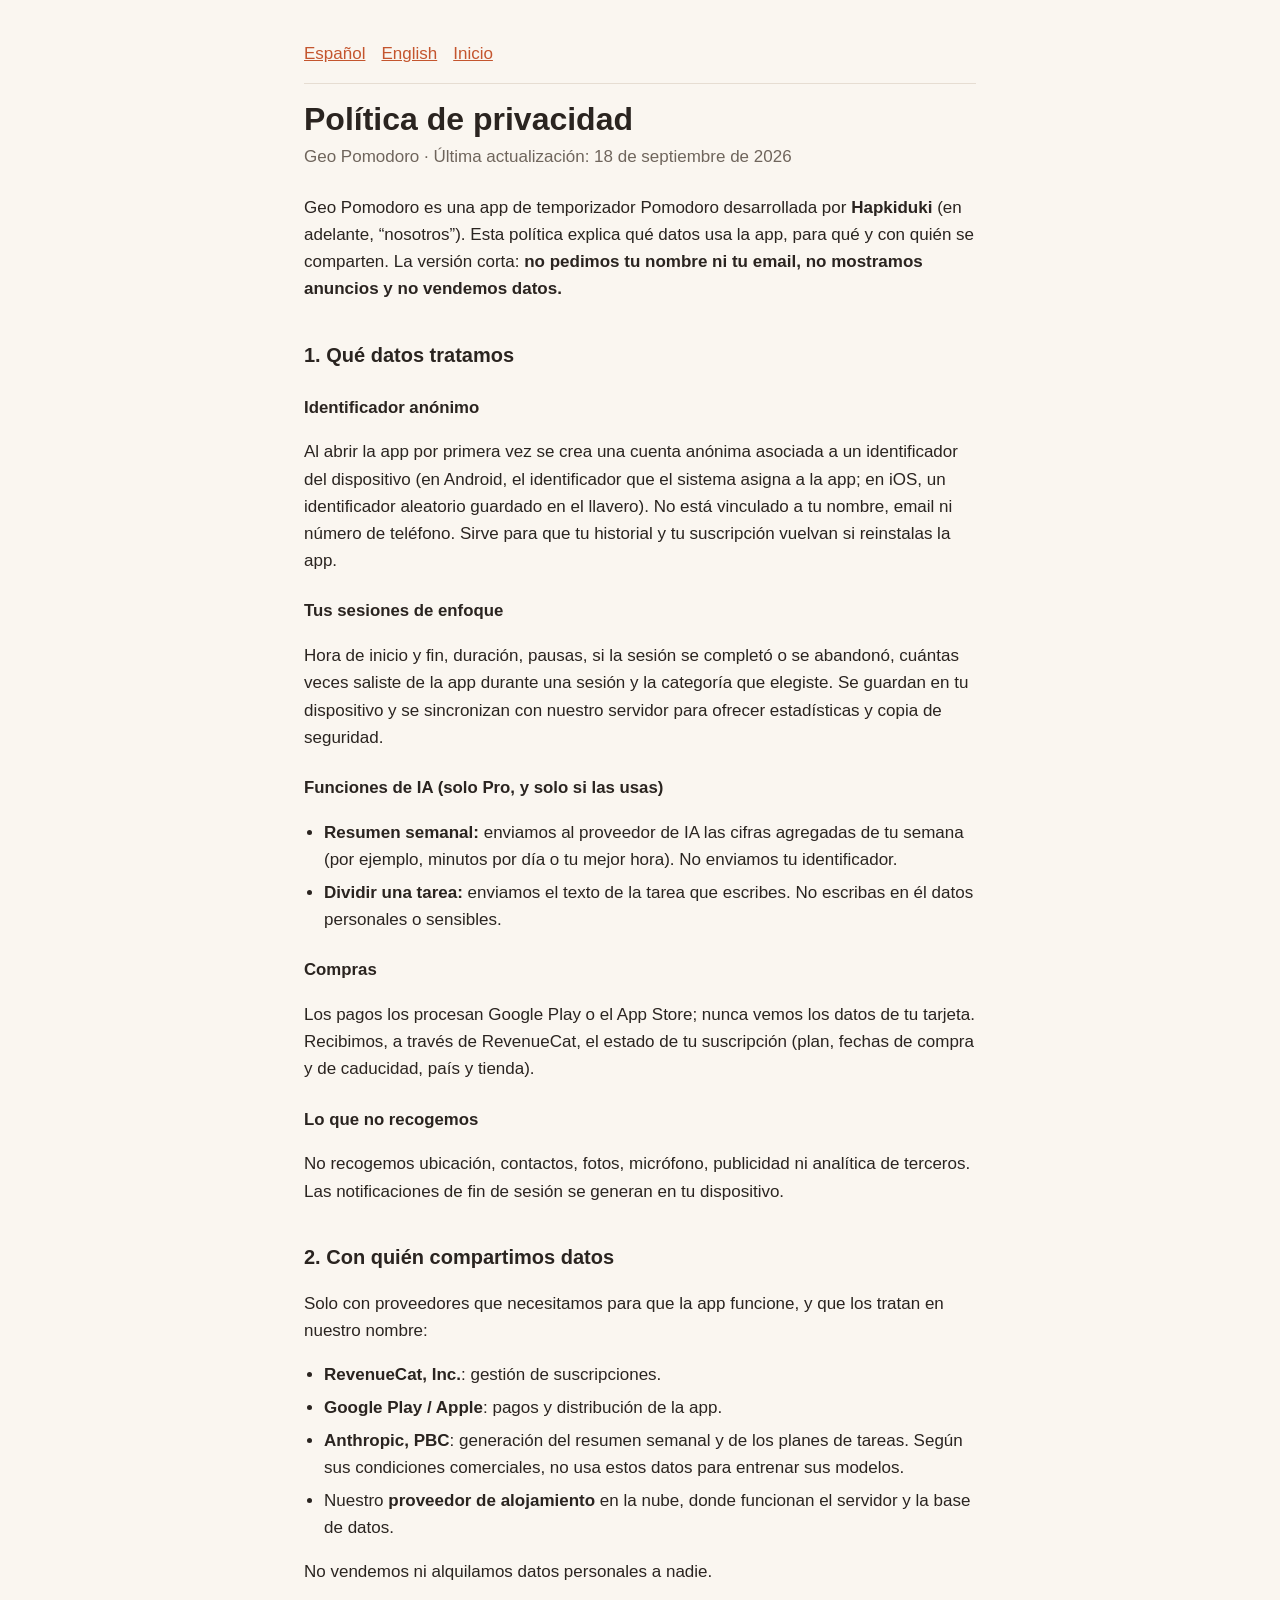
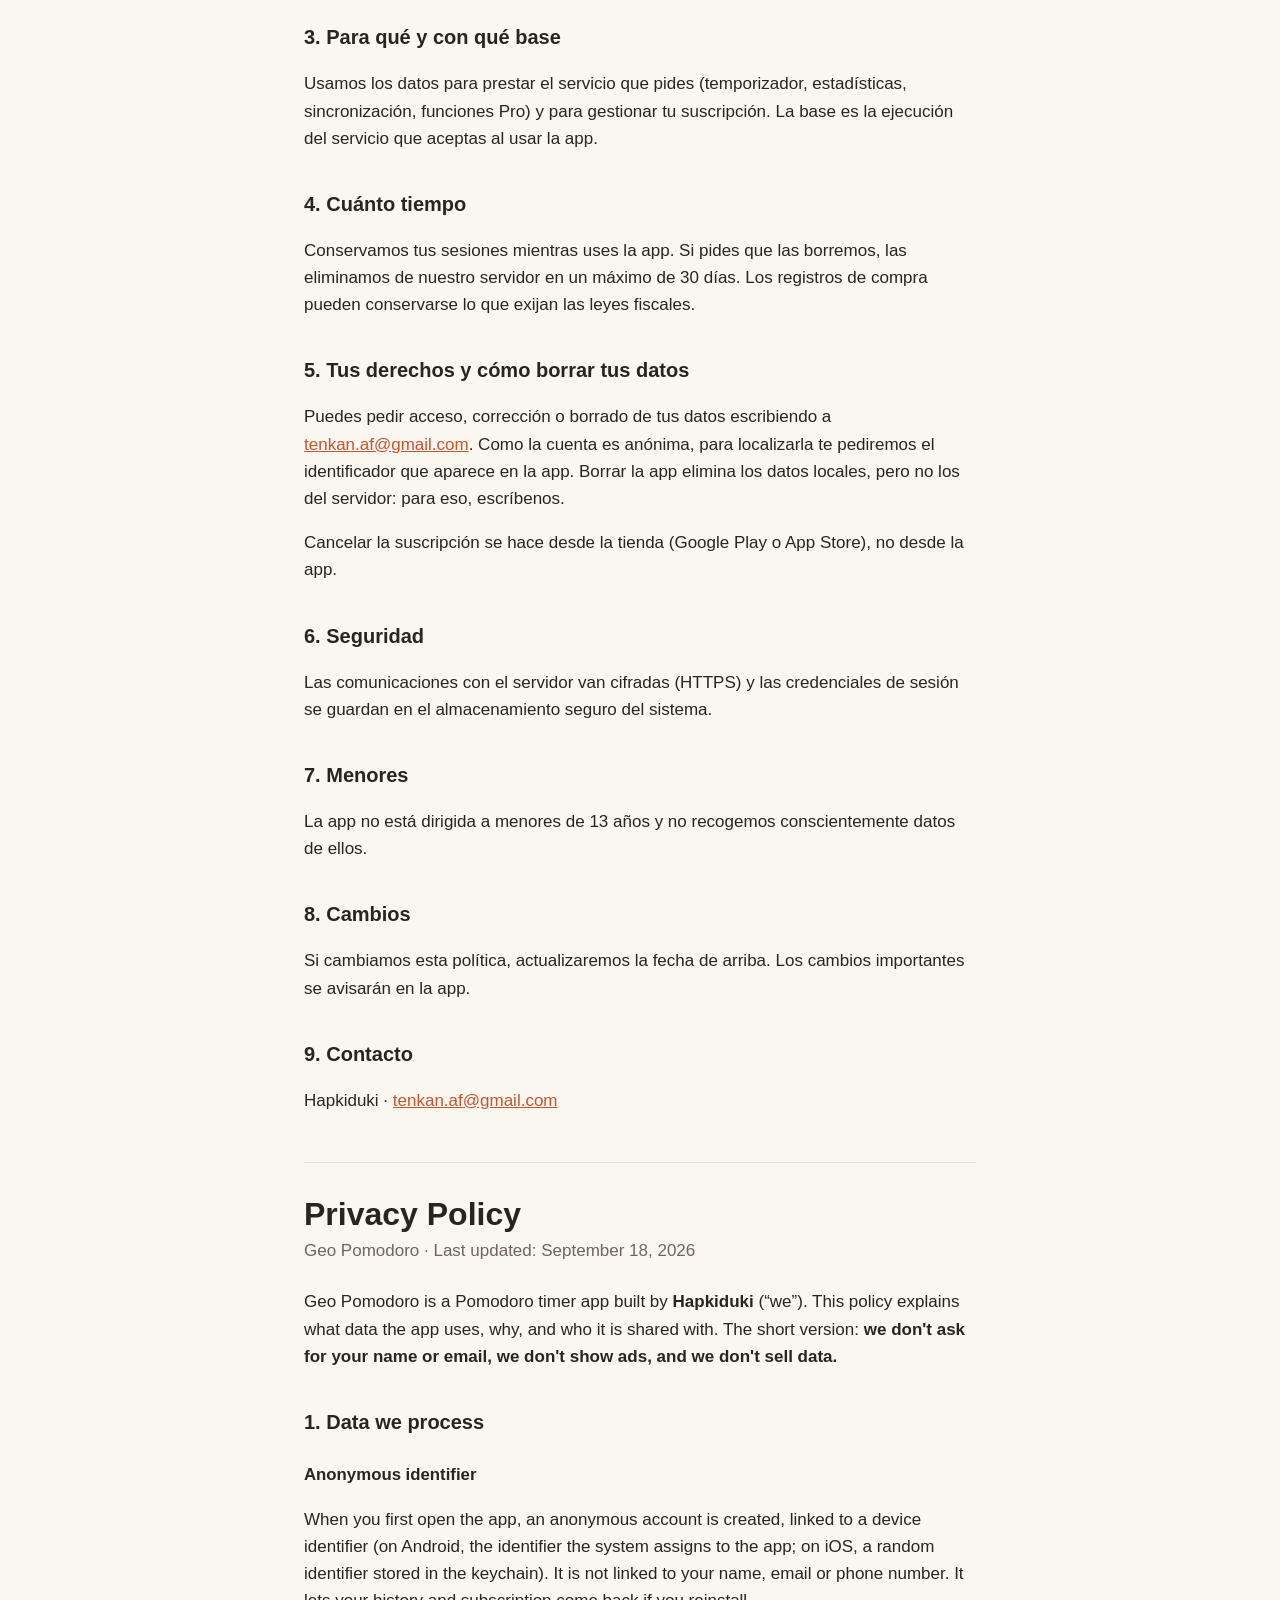
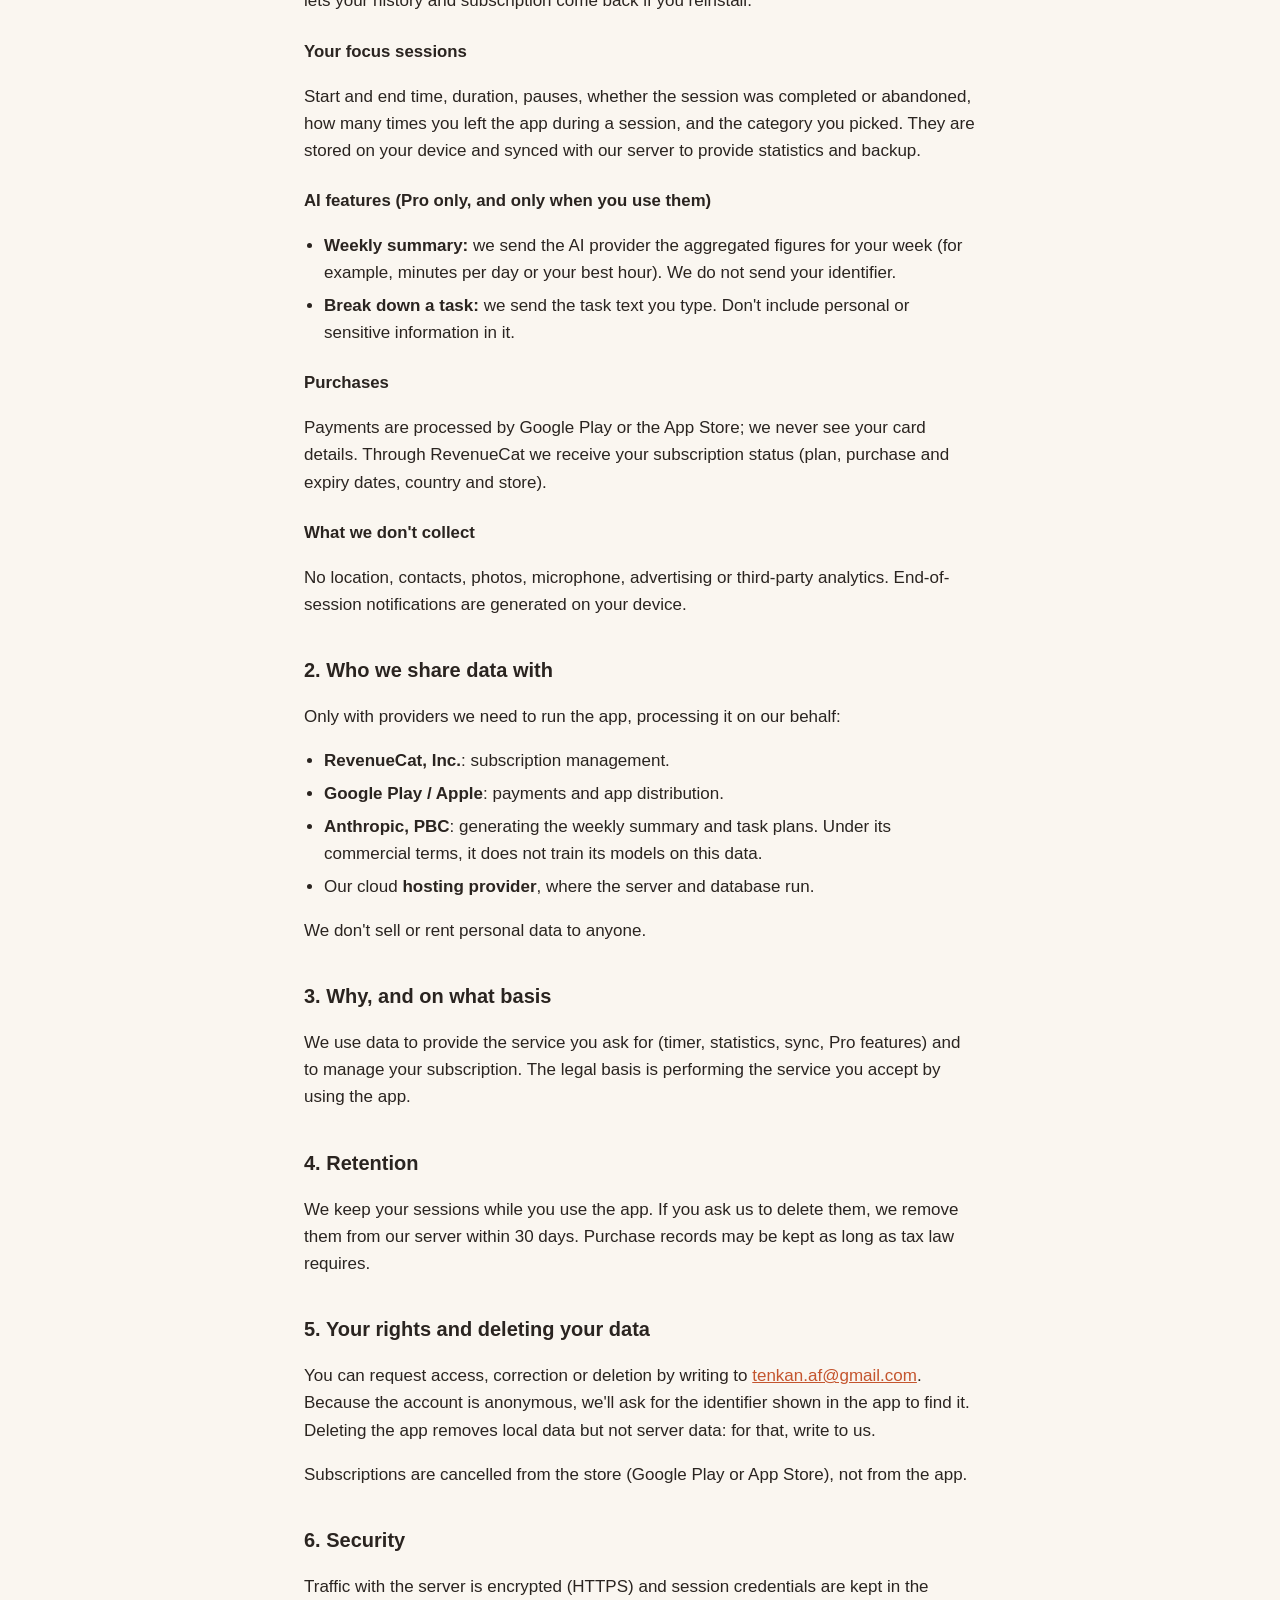
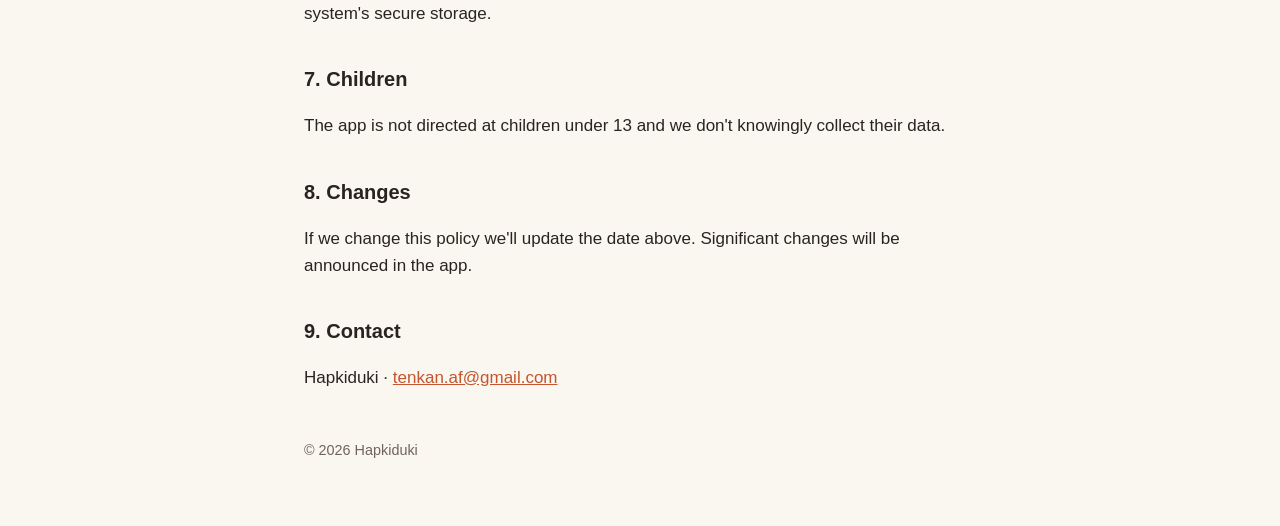
==== privacy.html @ 4028cebb "Política de privacidad y términos de uso de Geo Pomodoro Co-Authored-By: Claude Opus 5 <noreply@anth" ====
<!doctype html>
<html lang="es">
<head>
  <meta charset="utf-8">
  <meta name="viewport" content="width=device-width, initial-scale=1">
  <title>Política de privacidad · Geo Pomodoro</title>
  <link rel="stylesheet" href="style.css">
</head>
<body>
<main>
  <nav class="lang"><a href="#es">Español</a><a href="#en">English</a><a href="./">Inicio</a></nav>

  <section lang="es" id="es">
    <h1>Política de privacidad</h1>
    <p class="meta">Geo Pomodoro · Última actualización: 18 de septiembre de 2026</p>

    <p>Geo Pomodoro es una app de temporizador Pomodoro desarrollada por
    <strong>Hapkiduki</strong> (en adelante, “nosotros”). Esta política explica
    qué datos usa la app, para qué y con quién se comparten. La versión corta:
    <strong>no pedimos tu nombre ni tu email, no mostramos anuncios y no vendemos
    datos.</strong></p>

    <h2>1. Qué datos tratamos</h2>
    <h3>Identificador anónimo</h3>
    <p>Al abrir la app por primera vez se crea una cuenta anónima asociada a un
    identificador del dispositivo (en Android, el identificador que el sistema
    asigna a la app; en iOS, un identificador aleatorio guardado en el llavero).
    No está vinculado a tu nombre, email ni número de teléfono. Sirve para que
    tu historial y tu suscripción vuelvan si reinstalas la app.</p>

    <h3>Tus sesiones de enfoque</h3>
    <p>Hora de inicio y fin, duración, pausas, si la sesión se completó o se
    abandonó, cuántas veces saliste de la app durante una sesión y la categoría
    que elegiste. Se guardan en tu dispositivo y se sincronizan con nuestro
    servidor para ofrecer estadísticas y copia de seguridad.</p>

    <h3>Funciones de IA (solo Pro, y solo si las usas)</h3>
    <ul>
      <li><strong>Resumen semanal:</strong> enviamos al proveedor de IA las
      cifras agregadas de tu semana (por ejemplo, minutos por día o tu mejor
      hora). No enviamos tu identificador.</li>
      <li><strong>Dividir una tarea:</strong> enviamos el texto de la tarea que
      escribes. No escribas en él datos personales o sensibles.</li>
    </ul>

    <h3>Compras</h3>
    <p>Los pagos los procesan Google Play o el App Store; nunca vemos los datos
    de tu tarjeta. Recibimos, a través de RevenueCat, el estado de tu
    suscripción (plan, fechas de compra y de caducidad, país y tienda).</p>

    <h3>Lo que no recogemos</h3>
    <p>No recogemos ubicación, contactos, fotos, micrófono, publicidad ni
    analítica de terceros. Las notificaciones de fin de sesión se generan en tu
    dispositivo.</p>

    <h2>2. Con quién compartimos datos</h2>
    <p>Solo con proveedores que necesitamos para que la app funcione, y que los
    tratan en nuestro nombre:</p>
    <ul>
      <li><strong>RevenueCat, Inc.</strong>: gestión de suscripciones.</li>
      <li><strong>Google Play / Apple</strong>: pagos y distribución de la app.</li>
      <li><strong>Anthropic, PBC</strong>: generación del resumen semanal y de
      los planes de tareas. Según sus condiciones comerciales, no usa estos datos
      para entrenar sus modelos.</li>
      <li>Nuestro <strong>proveedor de alojamiento</strong> en la nube, donde
      funcionan el servidor y la base de datos.</li>
    </ul>
    <p>No vendemos ni alquilamos datos personales a nadie.</p>

    <h2>3. Para qué y con qué base</h2>
    <p>Usamos los datos para prestar el servicio que pides (temporizador,
    estadísticas, sincronización, funciones Pro) y para gestionar tu
    suscripción. La base es la ejecución del servicio que aceptas al usar la
    app.</p>

    <h2>4. Cuánto tiempo</h2>
    <p>Conservamos tus sesiones mientras uses la app. Si pides que las borremos,
    las eliminamos de nuestro servidor en un máximo de 30 días. Los registros de
    compra pueden conservarse lo que exijan las leyes fiscales.</p>

    <h2>5. Tus derechos y cómo borrar tus datos</h2>
    <p>Puedes pedir acceso, corrección o borrado de tus datos escribiendo a
    <a href="mailto:tenkan.af@gmail.com?subject=Geo%20Pomodoro%20-%20datos">tenkan.af@gmail.com</a>.
    Como la cuenta es anónima, para localizarla te pediremos el identificador
    que aparece en la app. Borrar la app elimina los datos locales, pero no los
    del servidor: para eso, escríbenos.</p>
    <p>Cancelar la suscripción se hace desde la tienda (Google Play o App Store),
    no desde la app.</p>

    <h2>6. Seguridad</h2>
    <p>Las comunicaciones con el servidor van cifradas (HTTPS) y las credenciales
    de sesión se guardan en el almacenamiento seguro del sistema.</p>

    <h2>7. Menores</h2>
    <p>La app no está dirigida a menores de 13 años y no recogemos
    conscientemente datos de ellos.</p>

    <h2>8. Cambios</h2>
    <p>Si cambiamos esta política, actualizaremos la fecha de arriba. Los cambios
    importantes se avisarán en la app.</p>

    <h2>9. Contacto</h2>
    <p>Hapkiduki · <a href="mailto:tenkan.af@gmail.com">tenkan.af@gmail.com</a></p>
  </section>

  <section lang="en" id="en">
    <h1>Privacy Policy</h1>
    <p class="meta">Geo Pomodoro · Last updated: September 18, 2026</p>

    <p>Geo Pomodoro is a Pomodoro timer app built by <strong>Hapkiduki</strong>
    (“we”). This policy explains what data the app uses, why, and who it is
    shared with. The short version: <strong>we don't ask for your name or email,
    we don't show ads, and we don't sell data.</strong></p>

    <h2>1. Data we process</h2>
    <h3>Anonymous identifier</h3>
    <p>When you first open the app, an anonymous account is created, linked to
    a device identifier (on Android, the identifier the system assigns to the
    app; on iOS, a random identifier stored in the keychain). It is not linked
    to your name, email or phone number. It lets your history and subscription
    come back if you reinstall.</p>

    <h3>Your focus sessions</h3>
    <p>Start and end time, duration, pauses, whether the session was completed
    or abandoned, how many times you left the app during a session, and the
    category you picked. They are stored on your device and synced with our
    server to provide statistics and backup.</p>

    <h3>AI features (Pro only, and only when you use them)</h3>
    <ul>
      <li><strong>Weekly summary:</strong> we send the AI provider the
      aggregated figures for your week (for example, minutes per day or your
      best hour). We do not send your identifier.</li>
      <li><strong>Break down a task:</strong> we send the task text you type.
      Don't include personal or sensitive information in it.</li>
    </ul>

    <h3>Purchases</h3>
    <p>Payments are processed by Google Play or the App Store; we never see
    your card details. Through RevenueCat we receive your subscription status
    (plan, purchase and expiry dates, country and store).</p>

    <h3>What we don't collect</h3>
    <p>No location, contacts, photos, microphone, advertising or third-party
    analytics. End-of-session notifications are generated on your device.</p>

    <h2>2. Who we share data with</h2>
    <p>Only with providers we need to run the app, processing it on our
    behalf:</p>
    <ul>
      <li><strong>RevenueCat, Inc.</strong>: subscription management.</li>
      <li><strong>Google Play / Apple</strong>: payments and app distribution.</li>
      <li><strong>Anthropic, PBC</strong>: generating the weekly summary and task
      plans. Under its commercial terms, it does not train its models on this
      data.</li>
      <li>Our cloud <strong>hosting provider</strong>, where the server and
      database run.</li>
    </ul>
    <p>We don't sell or rent personal data to anyone.</p>

    <h2>3. Why, and on what basis</h2>
    <p>We use data to provide the service you ask for (timer, statistics, sync,
    Pro features) and to manage your subscription. The legal basis is
    performing the service you accept by using the app.</p>

    <h2>4. Retention</h2>
    <p>We keep your sessions while you use the app. If you ask us to delete
    them, we remove them from our server within 30 days. Purchase records may
    be kept as long as tax law requires.</p>

    <h2>5. Your rights and deleting your data</h2>
    <p>You can request access, correction or deletion by writing to
    <a href="mailto:tenkan.af@gmail.com?subject=Geo%20Pomodoro%20-%20data">tenkan.af@gmail.com</a>.
    Because the account is anonymous, we'll ask for the identifier shown in the
    app to find it. Deleting the app removes local data but not server data:
    for that, write to us.</p>
    <p>Subscriptions are cancelled from the store (Google Play or App Store),
    not from the app.</p>

    <h2>6. Security</h2>
    <p>Traffic with the server is encrypted (HTTPS) and session credentials are
    kept in the system's secure storage.</p>

    <h2>7. Children</h2>
    <p>The app is not directed at children under 13 and we don't knowingly
    collect their data.</p>

    <h2>8. Changes</h2>
    <p>If we change this policy we'll update the date above. Significant
    changes will be announced in the app.</p>

    <h2>9. Contact</h2>
    <p>Hapkiduki · <a href="mailto:tenkan.af@gmail.com">tenkan.af@gmail.com</a></p>
  </section>

  <footer>© 2026 Hapkiduki</footer>
</main>
</body>
</html>
---- style.css ----
:root {
  --bg: #faf6f0;
  --ink: #2a2420;
  --muted: #6f655c;
  --accent: #c4552e;
  --line: #e6ddd2;
  color-scheme: light dark;
}

@media (prefers-color-scheme: dark) {
  :root {
    --bg: #1c1916;
    --ink: #f0e9e1;
    --muted: #a99d91;
    --accent: #e8805a;
    --line: #36302a;
  }
}

* { box-sizing: border-box; }

body {
  margin: 0;
  background: var(--bg);
  color: var(--ink);
  font: 17px/1.6 -apple-system, BlinkMacSystemFont, "Segoe UI", Roboto, sans-serif;
}

main {
  max-width: 44rem;
  margin: 0 auto;
  padding: 2.5rem 1rem 4rem;
}

h1 { font-size: 2rem; line-height: 1.2; margin: 0 0 .25rem; }
h2 { font-size: 1.25rem; margin: 2.25rem 0 .5rem; }
h3 { font-size: 1.05rem; margin: 1.5rem 0 .25rem; }

.meta { color: var(--muted); margin: 0 0 1.5rem; }

nav.lang {
  display: flex;
  gap: 1rem;
  padding-bottom: 1rem;
  margin-bottom: 1rem;
  border-bottom: 1px solid var(--line);
}

a { color: var(--accent); }

section[lang] + section[lang] {
  margin-top: 3rem;
  padding-top: 2rem;
  border-top: 1px solid var(--line);
}

ul { padding-left: 1.25rem; }
li + li { margin-top: .35rem; }

footer {
  margin-top: 3rem;
  color: var(--muted);
  font-size: .9rem;
}
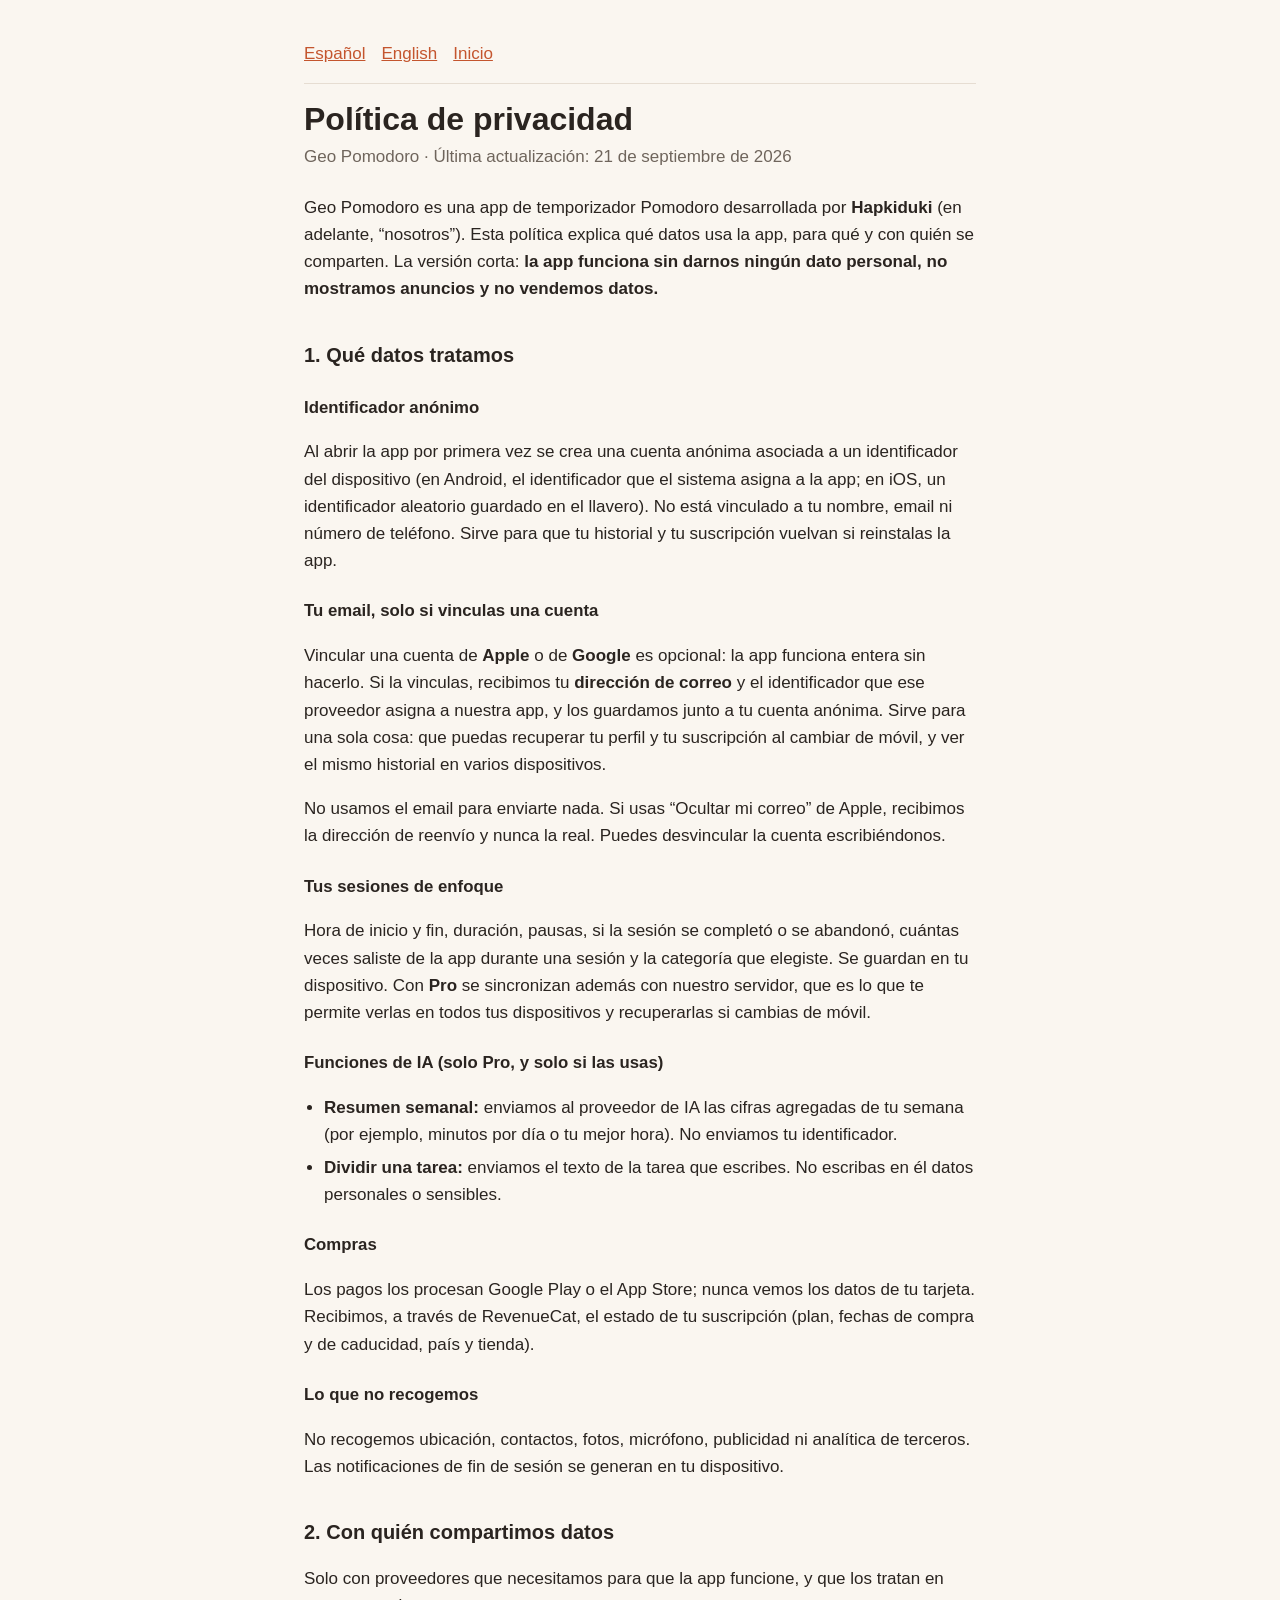
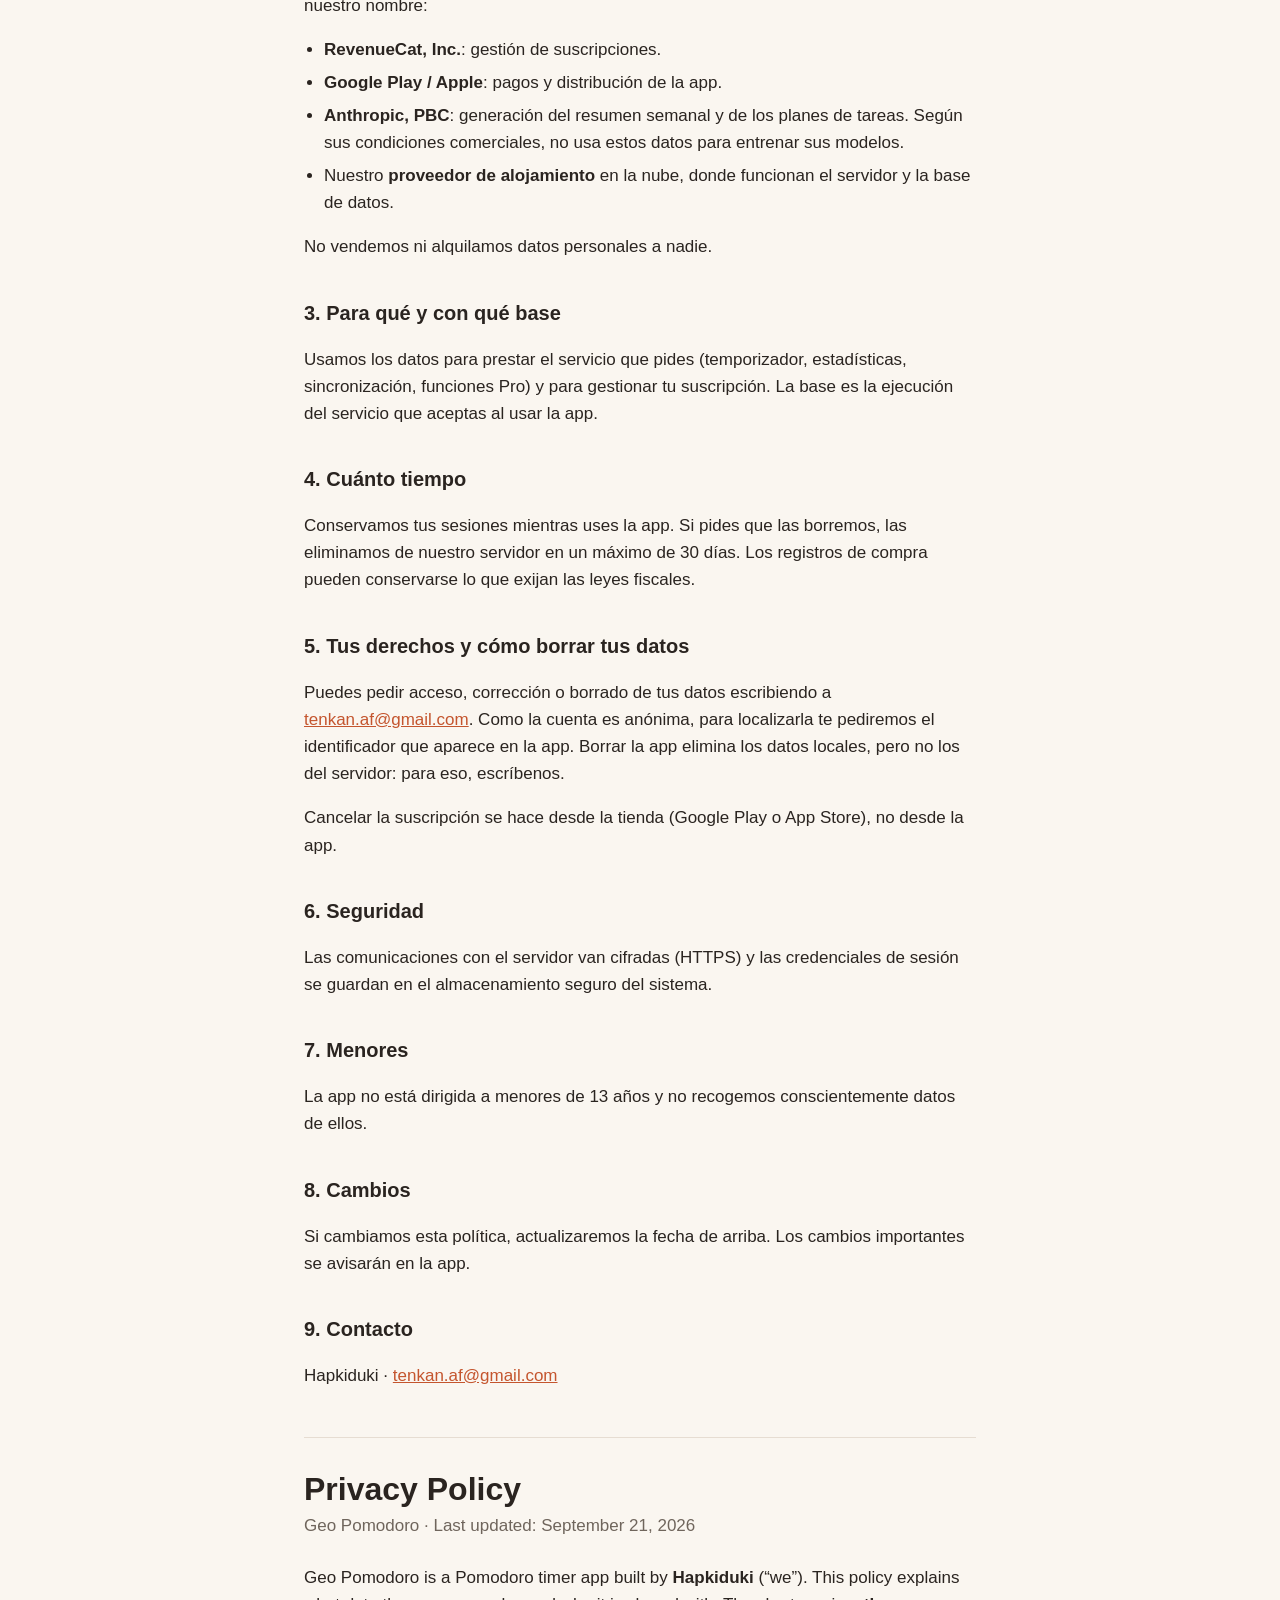
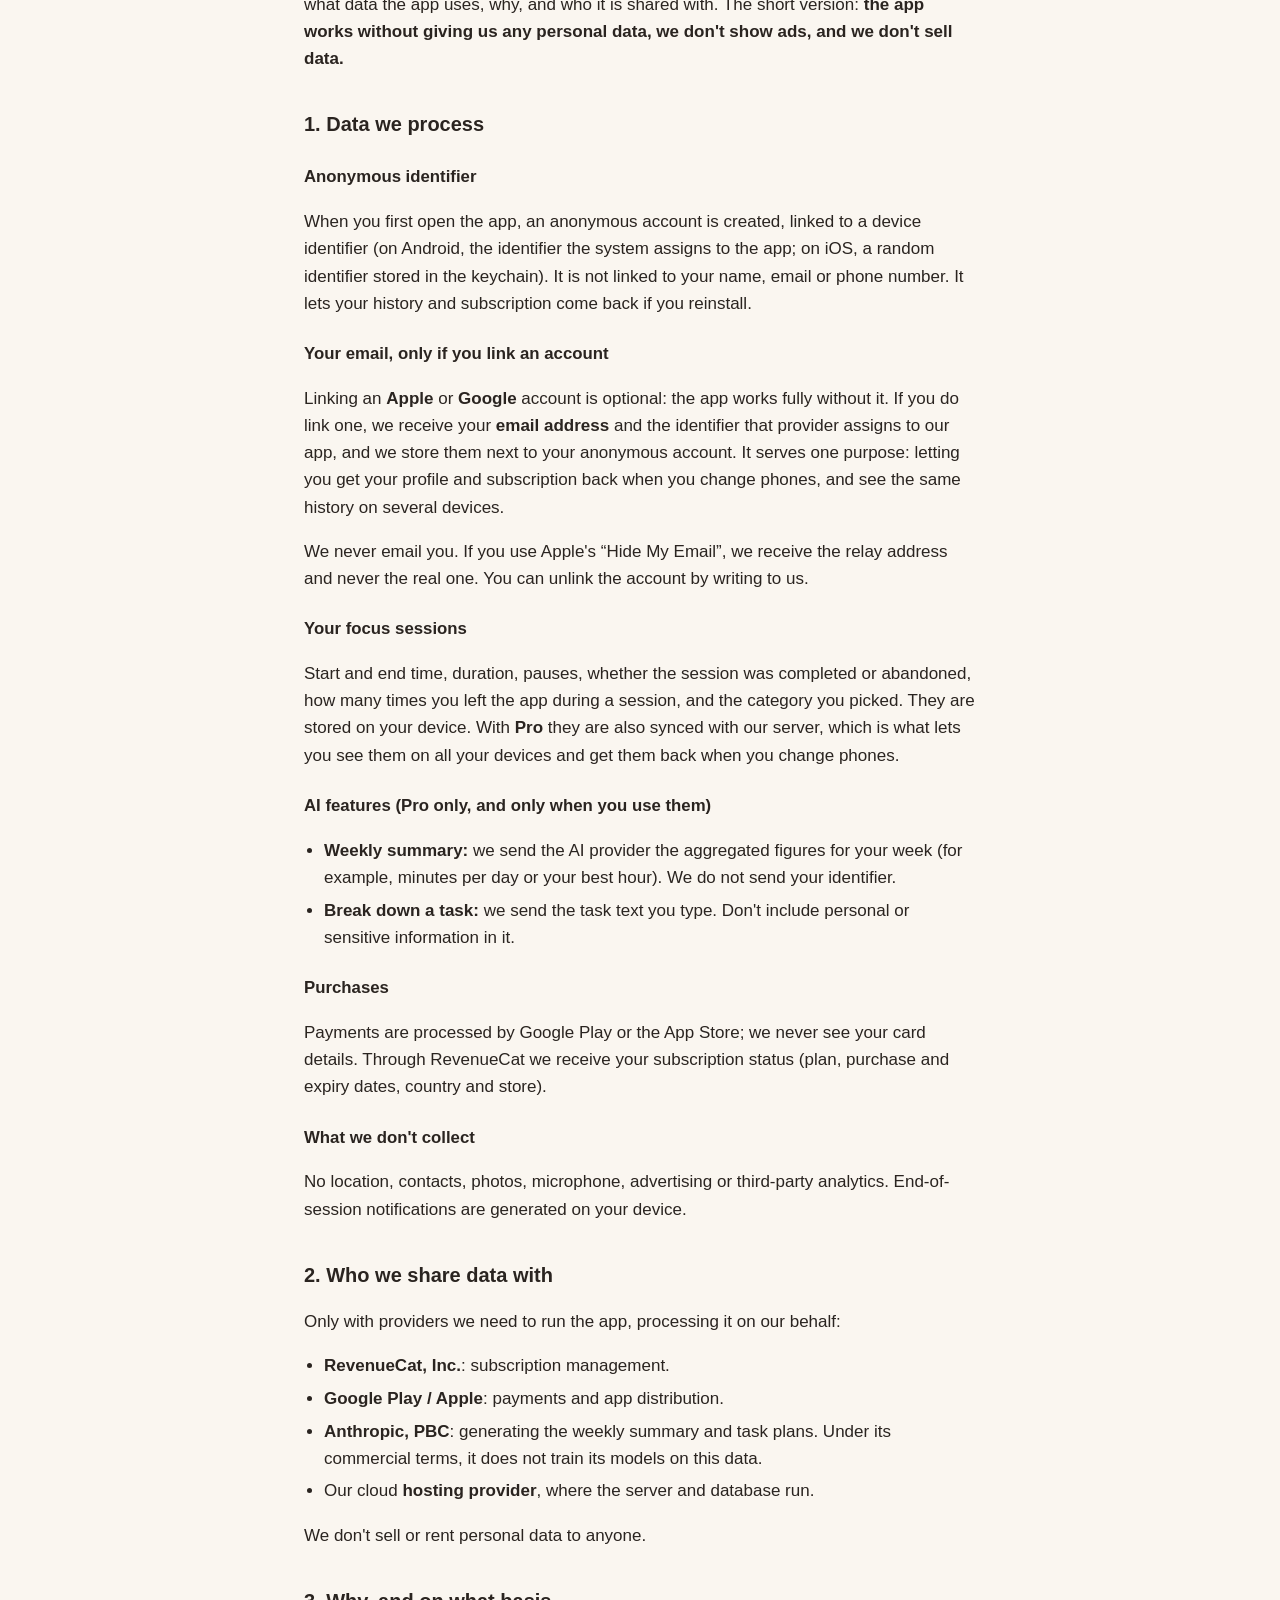
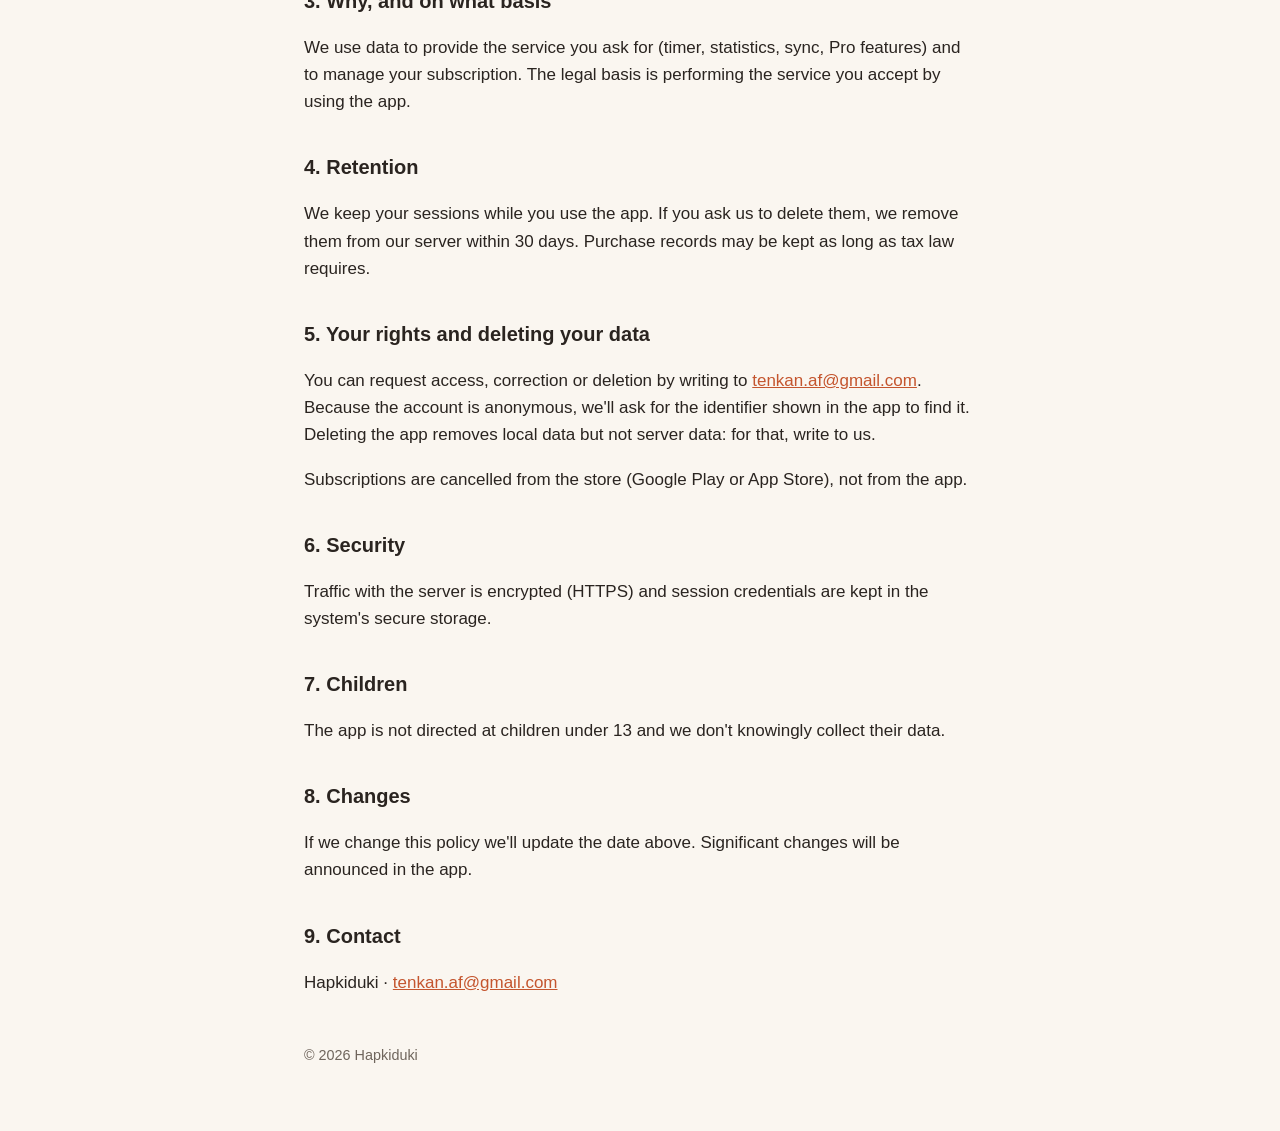
==== commit 724bea6e: "Update the privacy policy with the latest date and clarifications on the use of personal data." ====
--- a/privacy.html
+++ b/privacy.html
@@ -12,13 +12,13 @@
 
   <section lang="es" id="es">
     <h1>Política de privacidad</h1>
-    <p class="meta">Geo Pomodoro · Última actualización: 18 de septiembre de 2026</p>
+    <p class="meta">Geo Pomodoro · Última actualización: 21 de septiembre de 2026</p>
 
     <p>Geo Pomodoro es una app de temporizador Pomodoro desarrollada por
     <strong>Hapkiduki</strong> (en adelante, “nosotros”). Esta política explica
     qué datos usa la app, para qué y con quién se comparten. La versión corta:
-    <strong>no pedimos tu nombre ni tu email, no mostramos anuncios y no vendemos
-    datos.</strong></p>
+    <strong>la app funciona sin darnos ningún dato personal, no mostramos
+    anuncios y no vendemos datos.</strong></p>
 
     <h2>1. Qué datos tratamos</h2>
     <h3>Identificador anónimo</h3>
@@ -28,11 +28,23 @@
     No está vinculado a tu nombre, email ni número de teléfono. Sirve para que
     tu historial y tu suscripción vuelvan si reinstalas la app.</p>
 
+    <h3>Tu email, solo si vinculas una cuenta</h3>
+    <p>Vincular una cuenta de <strong>Apple</strong> o de <strong>Google</strong>
+    es opcional: la app funciona entera sin hacerlo. Si la vinculas, recibimos tu
+    <strong>dirección de correo</strong> y el identificador que ese proveedor
+    asigna a nuestra app, y los guardamos junto a tu cuenta anónima. Sirve para
+    una sola cosa: que puedas recuperar tu perfil y tu suscripción al cambiar de
+    móvil, y ver el mismo historial en varios dispositivos.</p>
+    <p>No usamos el email para enviarte nada. Si usas “Ocultar mi correo” de
+    Apple, recibimos la dirección de reenvío y nunca la real. Puedes desvincular
+    la cuenta escribiéndonos.</p>
+
     <h3>Tus sesiones de enfoque</h3>
     <p>Hora de inicio y fin, duración, pausas, si la sesión se completó o se
     abandonó, cuántas veces saliste de la app durante una sesión y la categoría
-    que elegiste. Se guardan en tu dispositivo y se sincronizan con nuestro
-    servidor para ofrecer estadísticas y copia de seguridad.</p>
+    que elegiste. Se guardan en tu dispositivo. Con <strong>Pro</strong> se
+    sincronizan además con nuestro servidor, que es lo que te permite verlas en
+    todos tus dispositivos y recuperarlas si cambias de móvil.</p>
 
     <h3>Funciones de IA (solo Pro, y solo si las usas)</h3>
     <ul>
@@ -105,12 +117,12 @@
 
   <section lang="en" id="en">
     <h1>Privacy Policy</h1>
-    <p class="meta">Geo Pomodoro · Last updated: September 18, 2026</p>
+    <p class="meta">Geo Pomodoro · Last updated: September 21, 2026</p>
 
     <p>Geo Pomodoro is a Pomodoro timer app built by <strong>Hapkiduki</strong>
     (“we”). This policy explains what data the app uses, why, and who it is
-    shared with. The short version: <strong>we don't ask for your name or email,
-    we don't show ads, and we don't sell data.</strong></p>
+    shared with. The short version: <strong>the app works without giving us any
+    personal data, we don't show ads, and we don't sell data.</strong></p>
 
     <h2>1. Data we process</h2>
     <h3>Anonymous identifier</h3>
@@ -120,11 +132,23 @@
     to your name, email or phone number. It lets your history and subscription
     come back if you reinstall.</p>
 
+    <h3>Your email, only if you link an account</h3>
+    <p>Linking an <strong>Apple</strong> or <strong>Google</strong> account is
+    optional: the app works fully without it. If you do link one, we receive your
+    <strong>email address</strong> and the identifier that provider assigns to
+    our app, and we store them next to your anonymous account. It serves one
+    purpose: letting you get your profile and subscription back when you change
+    phones, and see the same history on several devices.</p>
+    <p>We never email you. If you use Apple's “Hide My Email”, we receive the
+    relay address and never the real one. You can unlink the account by writing
+    to us.</p>
+
     <h3>Your focus sessions</h3>
     <p>Start and end time, duration, pauses, whether the session was completed
     or abandoned, how many times you left the app during a session, and the
-    category you picked. They are stored on your device and synced with our
-    server to provide statistics and backup.</p>
+    category you picked. They are stored on your device. With <strong>Pro</strong>
+    they are also synced with our server, which is what lets you see them on all
+    your devices and get them back when you change phones.</p>
 
     <h3>AI features (Pro only, and only when you use them)</h3>
     <ul>
